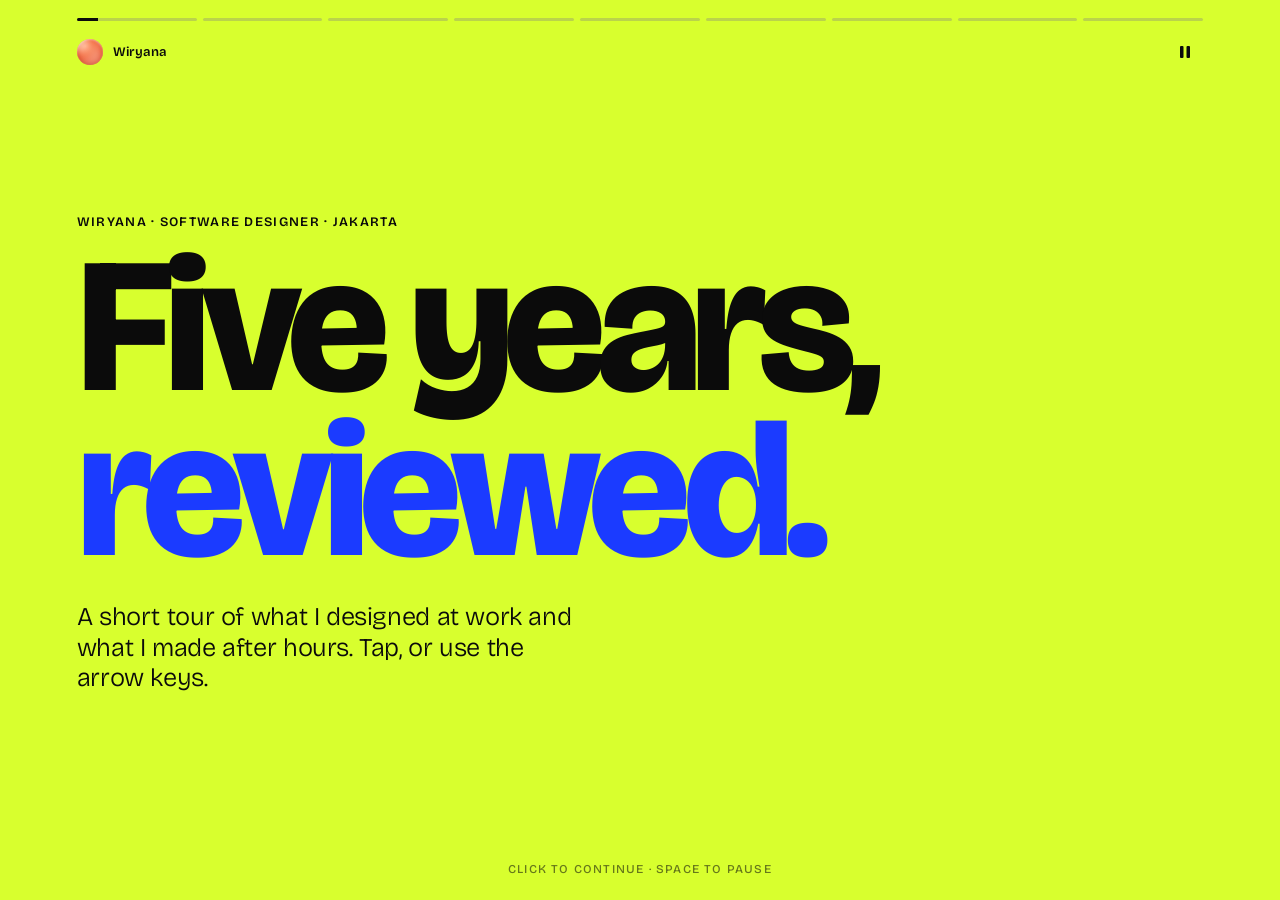
==== index.html @ 26dfb4c2 "Match slide descriptions to their title width Co-Authored-By: Claude Opus 5.5 <noreply@anthropic.com" ====
<!doctype html>
<html lang="en">
<head>
<meta charset="utf-8">
<meta name="theme-color" content="#D8FF2E" id="tc">
<meta name="viewport" content="width=device-width,initial-scale=1,viewport-fit=cover">
<title>Wiryana - a software designer</title>
<meta name="description" content="Wiryana — Software Designer based in Jakarta, Indonesia. Designing digital products that scale with clarity and impact.">
<meta property="og:title" content="Wiryana - a software designer">
<meta property="og:description" content="Software Designer based in Jakarta, designing digital products that scale with clarity and impact.">
<meta property="og:image" content="https://wiryanaw.com/og-image-v4.png">
<meta property="og:url" content="https://wiryanaw.com">
<meta property="og:type" content="website">
<meta name="twitter:card" content="summary_large_image">
<meta name="twitter:image" content="https://wiryanaw.com/og-image-v4.png">
<link rel="icon" type="image/svg+xml" href="/favicon.svg">
<link rel="preconnect" href="https://fonts.googleapis.com">
<link rel="preconnect" href="https://fonts.gstatic.com" crossorigin>
<link rel="stylesheet" href="https://fonts.googleapis.com/css2?family=Bricolage+Grotesque:opsz,wght@12..96,200..800&display=swap">
<style>
@font-face { font-family: "Abby Sans"; src: url("/abby-sans/fonts/AbbySans-Variable.woff2") format("woff2"); font-weight: 100 900; font-display: swap; }
/* Five years, reviewed: full-screen chapters, one fact each, big enough to read from across the room. */
:root {
  --d: "Bricolage Grotesque", "Helvetica Neue", Arial, sans-serif;
  --f: "Bricolage Grotesque", "Helvetica Neue", Arial, sans-serif;
  --black: #0B0B0B; --cobalt: #1B3BFF; --lime: #D8FF2E; --white: #FFFFFF; --pink: #FF9BD2; --sky: #A9D2FF; --sun: #FFE14D; --forest: #0F5A3C; --plum: #7A1F5C;
  --ease: cubic-bezier(.23, 1, .32, 1);
}
* { box-sizing: border-box; }
html, body { margin: 0; height: 100%; }
body { background: var(--black); color: var(--white); font: 400 17px/1.4 var(--f); font-optical-sizing: auto; -webkit-font-smoothing: antialiased; overflow: hidden; }
a { color: inherit; }
button { font: inherit; color: inherit; background: none; border: 0; padding: 0; cursor: pointer; }
:focus-visible { outline: 3px solid currentColor; outline-offset: 4px; border-radius: 6px; }

.deck { position: fixed; inset: 0; z-index: 3; pointer-events: none; }
.deck a, .deck button { pointer-events: auto; }
.slide { position: absolute; inset: 0; display: flex; flex-direction: column; justify-content: center; padding: 96px max(28px, 6vw) 88px; opacity: 0; visibility: hidden; transition: opacity .45s ease, visibility 0s .45s; overflow: hidden; }
.slide.on { opacity: 1; visibility: visible; transition: opacity .45s ease; }
.k { font: 600 13px var(--f); letter-spacing: .1em; text-transform: uppercase; opacity: .7; }
.big { margin: 14px 0 0; font: 800 clamp(64px, 15vw, 240px) var(--d); line-height: .86; letter-spacing: -0.05em; font-variant-numeric: tabular-nums; }
.mid { margin: 14px 0 0; font: 800 clamp(40px, 7.4vw, 120px) var(--d); line-height: .92; letter-spacing: -0.045em; text-wrap: balance; }
.lede { max-width: none; font-size: clamp(36px, 6.6vw, 124px); line-height: .95; }
.lede + .say { max-width: 58ch; }
.say { margin: 28px 0 0; max-width: 32ch; font-size: clamp(20px, 2vw, 30px); font-weight: 300; line-height: 1.2; letter-spacing: -0.015em; text-wrap: pretty; }
.say b { font-weight: 600; }

/* Line-by-line entrance per slide */
.slide > * { opacity: 0; transform: translateY(26px); transition: opacity .5s ease, transform .8s var(--ease); }
.slide.on > * { opacity: 1; transform: none; }
.slide.on > *:nth-child(2) { transition-delay: .12s; } .slide.on > *:nth-child(3) { transition-delay: .3s; } .slide.on > *:nth-child(4) { transition-delay: .45s; } .slide.on > *:nth-child(5) { transition-delay: .6s; }

.s-black { background: var(--black); color: var(--white); }
.s-cobalt { background: var(--cobalt); color: var(--white); }
.s-lime { background: var(--lime); color: var(--black); }
.s-white { background: var(--white); color: var(--black); }
.s-pink { background: var(--pink); color: var(--black); }
.s-sky { background: var(--sky); color: var(--black); }
.s-sun { background: var(--sun); color: var(--black); }
.s-forest { background: var(--forest); color: var(--white); }
.s-plum { background: var(--plum); color: var(--white); }
.s-plum .hl { color: var(--lime); }
.s-cobalt .hl { color: var(--lime); }
.s-sky .hl, .s-pink .hl, .s-sun .hl, .s-lime .hl { color: var(--cobalt); }
.hl { color: var(--lime); }
.s-white .hl { color: var(--cobalt); }

/* 480 to 1 */
.swap { display: flex; align-items: flex-start; gap: .18em; }
.swap > span:not(.arrow) { display: flex; flex-direction: column; }
.swap small { margin-top: 14px; font: 600 13px var(--f); letter-spacing: .1em; text-transform: uppercase; opacity: .7; }
.swap .from b { font-weight: 800; transition: opacity .5s ease .9s; }
.slide.on .swap .from b { opacity: .25; text-decoration: line-through; text-decoration-thickness: .06em; }
.swap .arrow { font-weight: 300; opacity: .5; }

/* Case screen on project slides */
.shot { position: absolute; right: 4vw; top: 50%; width: min(48vw, 900px); aspect-ratio: 8 / 5; border-radius: 18px; overflow: hidden; transform: translateY(-46%) rotate(2deg) scale(.96) !important; opacity: 0; transition: opacity .5s ease .35s, transform .9s var(--ease) .35s !important; }
.slide.on .shot { opacity: 1; transform: translateY(-50%) rotate(-1deg) !important; }
.shot img { display: block; width: 100%; height: 100%; object-fit: cover; }
.slide.has-shot .say { max-width: 30ch; }
.slide a.shot { position: absolute; z-index: 1; }
.has-shot > :not(.shot) { max-width: 42vw; }
.has-shot .big { font-size: clamp(56px, 8.2vw, 150px); }
/* Things made */
.made { display: flex; gap: 14px; margin-top: 34px; flex-wrap: wrap; }
.made a { display: flex; align-items: center; gap: 12px; height: 64px; padding: 0 20px 0 10px; border-radius: 999px; background: rgba(0,0,0,.08); text-decoration: none; font-weight: 600; transition: background-color .2s ease, transform .2s var(--ease); }
.made a:hover { background: rgba(0,0,0,.14); transform: translateY(-2px); }
.made img, .made .aa { width: 44px; height: 44px; border-radius: 50%; object-fit: cover; background: #fff; color: #111; display: grid; place-items: center; font: 600 18px "Abby Sans", var(--d); letter-spacing: -0.03em; }
.made small { display: block; font-weight: 400; opacity: .65; font-size: 13px; }

/* Photos: one calm row of six on desktop, full bleed grid on phones */
.spread { position: relative; display: grid; grid-template-columns: repeat(6, 1fr); gap: 14px; margin-top: 48px; transform: none !important; opacity: 1 !important; pointer-events: none; }
.spread figure { margin: 0; }
.spread .ph { overflow: hidden; aspect-ratio: 3 / 4; clip-path: inset(100% 0 0 0); transition: clip-path 1s var(--ease); }
.spread img { display: block; width: 100%; height: 100%; object-fit: cover; transform: scale(1.08); transition: transform 1.4s var(--ease); }
.spread figcaption { margin-top: 10px; font: 600 11px var(--f); letter-spacing: .1em; text-transform: uppercase; opacity: 0; transition: opacity .5s ease; }
.slide.on .spread .ph { clip-path: inset(0); }
.slide.on .spread img { transform: none; }
.slide.on .spread figcaption { opacity: .7; }
.slide.on .spread figure:nth-child(1) * { transition-delay: .2s; } .slide.on .spread figure:nth-child(2) * { transition-delay: .28s; } .slide.on .spread figure:nth-child(3) * { transition-delay: .36s; }
.slide.on .spread figure:nth-child(4) * { transition-delay: .44s; } .slide.on .spread figure:nth-child(5) * { transition-delay: .52s; } .slide.on .spread figure:nth-child(6) * { transition-delay: .6s; }

/* Final */
.end-acts { display: flex; gap: 12px; margin-top: 36px; flex-wrap: wrap; }
.end-acts a, .end-acts button { height: 56px; padding: 0 26px; border-radius: 999px; display: inline-flex; align-items: center; font: 600 16px var(--f); text-decoration: none; transition: transform .15s ease, background-color .2s ease; }
.end-acts a:active, .end-acts button:active { transform: scale(.97); }
.end-acts .pri { background: var(--black); color: var(--lime); }
.end-acts .sec { box-shadow: inset 0 0 0 1.5px rgba(0,0,0,.45); }
.end-acts .sec:hover { background: rgba(0,0,0,.06); }

/* Chrome */
.bars { position: fixed; z-index: 4; top: calc(18px + env(safe-area-inset-top, 0px)); left: max(28px, 6vw); right: max(28px, 6vw); display: flex; gap: 6px; }
.bars i { flex: 1; height: 3px; border-radius: 2px; background: rgba(128,128,128,.35); overflow: hidden; }
.bars i b { display: block; height: 100%; width: 0; background: currentColor; }
.top { position: fixed; z-index: 4; top: calc(34px + env(safe-area-inset-top, 0px)); left: max(28px, 6vw); right: max(28px, 6vw); display: flex; justify-content: space-between; align-items: center; font: 600 13px var(--f); }
.top .who { display: flex; align-items: center; gap: 10px; }
.top .who i { position: relative; overflow: hidden; width: 26px; height: 26px; border-radius: 50%; background: radial-gradient(circle at 32% 28%, #FF9A6A, #E8390F 72%); box-shadow: inset 0 1px 2px rgba(255,255,255,.45), inset 0 -2px 4px rgba(150,25,0,.35); }
.top .who i::after { content: ""; position: absolute; inset: -45%; background: radial-gradient(closest-side at 32% 34%, rgba(255,255,255,.6), transparent 70%), radial-gradient(closest-side at 66% 56%, rgba(255,246,238,.45), transparent 66%), radial-gradient(closest-side at 48% 72%, rgba(255,255,255,.38), transparent 70%), radial-gradient(closest-side at 74% 26%, rgba(255,236,222,.35), transparent 62%); filter: blur(3px); mix-blend-mode: screen; animation: orbNebula 9s linear infinite; }
@keyframes orbNebula { 0% { transform: rotate(0deg) scale(1.08); } 50% { transform: rotate(180deg) scale(1.28) translate(4%, -3%); } 100% { transform: rotate(360deg) scale(1.08); } }
@media (prefers-reduced-motion: reduce) { .top .who i::after { animation: none; } }
.top .ctl { display: flex; gap: 6px; }
.top .ctl button { width: 36px; height: 36px; border-radius: 50%; display: grid; place-items: center; transition: background-color .15s ease; }
.top .ctl button:hover { background: rgba(128,128,128,.18); }
.top svg { width: 16px; height: 16px; fill: currentColor; }
.tap { position: fixed; z-index: 1; top: 0; bottom: 0; width: 30%; outline: none !important; -webkit-tap-highlight-color: transparent; }
.tap.l { left: 0; cursor: w-resize; } .tap.r { right: 0; width: 70%; cursor: e-resize; }
.hint { position: fixed; z-index: 5; left: 0; right: 0; bottom: calc(24px + env(safe-area-inset-bottom, 0px)); text-align: center; font: 500 12px var(--f); letter-spacing: .1em; text-transform: uppercase; opacity: .55; pointer-events: none; }
/* Solid fixed header and footer strips in the slide colour: iOS Safari tints its bars from these */
.edge { position: fixed; left: 0; right: 0; z-index: 4; pointer-events: none; background-color: var(--edge, #D8FF2E); transition: background-color .45s ease; }
.edge.t { top: 0; height: calc(env(safe-area-inset-top, 0px) + 12px); }
.edge.b { bottom: 0; height: calc(env(safe-area-inset-bottom, 0px) + 12px); }
.hint .h-touch { display: none; }
.m-only { display: none; }
@media (hover: none) and (pointer: coarse) { .hint .h-key { display: none; } .hint .h-touch { display: inline; } }
.chrome { position: relative; z-index: 5; color: var(--white); transition: color .4s ease; }
.chrome.dark { color: var(--black); }
.slide a, .slide button { position: relative; z-index: 3; }

@media (max-width: 760px) {
  .slide a.shot { position: relative; }
  .has-shot > :not(.shot) { max-width: none; }
  .has-shot .big { font-size: clamp(56px, 15vw, 240px); }
  .has-shot .shot { width: 100%; top: auto; right: auto; }
  .shot { position: relative; right: auto; top: auto; width: 100%; margin-top: 28px; transform: rotate(4deg) !important; }
  .slide.on .shot { transform: rotate(-2deg) !important; }
  .has-shot .shot { flex-shrink: 0; }
  .has-shot .swap small { display: none; }
  .m-hide { display: none; } .m-only { display: inline; }
  .slide:has(.spread) { padding-bottom: calc(46vh + 40px + env(safe-area-inset-bottom, 0px)); }
  .spread { position: absolute; left: 0; right: 0; bottom: calc(env(safe-area-inset-bottom, 0px) + 12px); height: 46vh; margin: 0; grid-template-columns: repeat(3, 1fr); grid-template-rows: 1fr 1fr; gap: 3px; }
  .spread figure { position: relative; overflow: hidden; }
  .spread .ph { aspect-ratio: auto; height: 100%; }
  .spread figcaption { position: absolute; left: 8px; bottom: 7px; margin: 0; font-size: 9px; color: #fff; text-shadow: 0 1px 8px rgba(0,0,0,.5); }
  .slide.on .spread figcaption { opacity: 1; }
  .slide { justify-content: safe flex-end; padding: 110px 24px calc(84px + env(safe-area-inset-bottom, 0px)); }
  .say { font-size: 22px; }
  .made { flex-direction: column; gap: 10px; }
  .made a { width: 100%; box-sizing: border-box; }
}
@media (prefers-reduced-motion: reduce) {
  .spread .ph, .spread img, .spread figcaption { transition: none !important; clip-path: none !important; transform: none !important; }
  .slide, .slide > *, .swap .from { transition: opacity .2s ease !important; transform: none !important; }
}
</style>
</head>
<body>
<main class="deck" id="deck" aria-roledescription="story" aria-label="Five years, reviewed">

  <section class="slide s-lime" data-c="dark">
    <div class="k">Wiryana · Software designer · Jakarta</div>
    <h1 class="big">Five years,<br><span class="hl">reviewed.</span></h1>
    <p class="say">A short tour of what I designed at work and what I made after hours. Tap, or use the arrow keys.</p>
  </section>

  <section class="slide s-plum" data-c="light">
    <div class="k">About</div>
    <div class="mid lede">A software designer who builds digital products that scale with <span class="hl">clarity and impact</span>.</div>
    <p class="say">Proven track record of driving <b>measurable business outcomes</b> by reducing costs, improving efficiency, and leading product strategy across multi-platform ecosystems. Five years of it, mostly at Hangry.</p>
  </section>

  <section class="slide has-shot s-cobalt" data-c="light">
    <div class="k">Pantry HRIS · 2026</div>
    <div class="big"><span data-count="60" data-pre="USD " data-suf="K">USD 0K</span></div>
    <p class="say">saved a year, by building our own HRIS instead of renting one. <b>Two people. Three months.</b> Shipped before the renewal bill.</p>
    <a class="say" href="/HRIS/" style="text-decoration:none;border-bottom:2px solid;align-self:flex-start;font-weight:600">Read the case →</a>
    <a class="shot" href="/HRIS/"><img src="/thumb-hris.jpg" alt="Pantry HRIS staff app"></a>
  </section>

  <section class="slide has-shot s-lime" data-c="dark">
    <div class="k">Menu Management · 2022<span class="m-hide"> · menu switches every morning</span></div>
    <div class="big swap"><span class="from"><b>480</b><small>by hand, before</small></span><span class="arrow">→</span><span><b>1</b><small>per ingredient, after</small></span></div>
    <p class="say"><span class="m-hide">Before opening, staff turned menus on and off one by one: about 20 items, on GoFood, GrabFood and ShopeeFood, for 8 brands. </span>Now one switch per ingredient does it everywhere. <b>97.78% more efficient.</b></p>
    <a class="say" href="/Menu-management/" style="text-decoration:none;border-bottom:2px solid;align-self:flex-start;font-weight:600">Read the case →</a>
    <a class="shot" href="/Menu-management/"><img src="/thumb-menu.jpg" alt="Menu Management material screen"></a>
  </section>

  <section class="slide has-shot s-plum" data-c="light">
    <div class="k">QR Instructions · 2022</div>
    <div class="big"><span data-count="54" data-pre="−" data-suf="%">0%</span></div>
    <p class="say">complaints, after we found the fix was physical: <span class="hl" style="font-weight:600">flatten the receipt.</span> Help now appears only when a scan fails.</p>
    <a class="say" href="/Loyalty/" style="text-decoration:none;border-bottom:2px solid;align-self:flex-start;font-weight:600">Read the case →</a>
    <a class="shot" href="/Loyalty/"><img src="/thumb-qr.jpg" alt="Three QR instruction screens"></a>
  </section>

  <section class="slide s-cobalt" data-c="light">
    <div class="k">After hours</div>
    <div class="mid">29 watch faces, 1 typeface, 1 notes app.</div>
    <div class="made">
      <a href="https://trysplitface.com" target="_blank" rel="noopener"><img src="/splitface-icon.svg" alt=""><span>Splitface<small>Garmin faces</small></span></a>
      <a href="/abby-sans/" target="_blank" rel="noopener"><span class="aa">Aa</span><span>Abby Sans<small>Typeface</small></span></a>
      <a href="https://wiryanaw.github.io/drawer-site/landing/" target="_blank" rel="noopener"><img src="/drawer-icon.png" alt=""><span>Drawer<small>macOS</small></span></a>
    </div>
  </section>

  <section class="slide s-plum" data-c="light">
    <div class="k">Off screen</div>
    <div class="mid">Photographs from <span class="hl">9 countries</span>.</div>
    <p class="say">Mostly streets, mostly strangers. <a href="/photos" style="font-weight:600">See them</a></p>
    <div class="spread"><figure><div class="ph"><img src="/img/jp4.jpg" alt="Photo from Japan"></div><figcaption>Japan</figcaption></figure><figure><div class="ph"><img src="/img/sg1.jpg" alt="Photo from Singapore"></div><figcaption>Singapore</figcaption></figure><figure><div class="ph"><img src="/img/jp5.jpg" alt="Photo from Japan"></div><figcaption>Japan</figcaption></figure><figure><div class="ph"><img src="/img/cn2.jpg" alt="Photo from China"></div><figcaption>China</figcaption></figure><figure><div class="ph"><img src="/img/jp1.jpg" alt="Photo from Japan"></div><figcaption>Japan</figcaption></figure><figure><div class="ph"><img src="/img/id1.jpg" alt="Photo from Indonesia"></div><figcaption>Indonesia</figcaption></figure></div>
  </section>

  <section class="slide s-cobalt" data-c="light">
    <div class="k">Teaching</div>
    <div class="mid">UX mentor and <span class="hl" style="color: var(--lime)">tutor</span>.</div>
    <p class="say">Design mentor in two Indonesian government programs, <b>Digital Talent Scholarship</b> and <b>Kampus Merdeka</b>. Three years tutoring at CareerFoundry. Co-founded <b>Rumah UX</b> and grew it to 200+ members.</p>
  </section>

  <section class="slide s-lime" data-c="dark">
    <div class="k">Coming next</div>
    <div class="mid">The next chapter could be <span class="hl">yours.</span></div>
    <div class="end-acts"><a class="pri" href="mailto:wiryanaw@gmail.com">wiryanaw@gmail.com</a><a class="sec" href="https://www.linkedin.com/in/wiryanaw/" target="_blank" rel="noopener">LinkedIn</a><button class="sec" id="again" type="button">Watch again</button></div>
  </section>
</main>

<button class="tap l" id="tl" aria-label="Previous"></button>
<button class="tap r" id="tr" aria-label="Next"></button>
<div class="chrome" id="chrome">
  <div class="bars" id="bars" aria-hidden="true"></div>
  <div class="top"><span class="who"><i aria-hidden="true"></i>Wiryana</span><span class="ctl"><button id="pp" aria-label="Pause"><svg viewBox="0 0 16 16"><rect x="3" y="2" width="3.5" height="12" rx="1"/><rect x="9.5" y="2" width="3.5" height="12" rx="1"/></svg></button></span></div>
  <i class="edge t" aria-hidden="true"></i><i class="edge b" aria-hidden="true"></i>
  <div class="hint" id="hint"><span class="h-key">Click to continue · Space to pause</span><span class="h-touch">Tap to continue · Hold to pause</span></div>
</div>

<script>
(function () {
  var slides = Array.prototype.slice.call(document.querySelectorAll(".slide"));
  var bars = document.getElementById("bars"), chrome = document.getElementById("chrome"), pp = document.getElementById("pp");
  var reduce = matchMedia("(prefers-reduced-motion: reduce)").matches;
  var DUR = 6500, i = -1, t0 = 0, paused = reduce, raf = 0, elapsed = 0;
  slides.forEach(function () { bars.insertAdjacentHTML("beforeend", "<i><b></b></i>"); });
  var fills = bars.querySelectorAll("b");
  var PLAY = '<svg viewBox="0 0 16 16"><path d="M4 2.5v11l9-5.5z"/></svg>', PAUSE = pp.innerHTML;

  function countUp(el) {
    var to = +el.dataset.count, pre = (el.dataset.pre || "").replace("\\u2212", "−"), suf = el.dataset.suf || "", s0 = performance.now(), d = reduce ? 0 : 1100;
    function f(n) { return el.dataset.sep ? n.toLocaleString("en-US") : n; }
    (function step(now) {
      var p = d ? Math.min(1, (now - s0) / d) : 1, e = 1 - Math.pow(1 - p, 3);
      el.textContent = pre + f(Math.round(to * e)) + suf;
      if (p < 1) requestAnimationFrame(step);
    })(s0);
  }
  function go(n) {
    if (n < 0) n = 0;
    if (n >= slides.length) { n = slides.length - 1; paused = true; setPP(); }
    if (n === i) return;
    if (i >= 0) slides[i].classList.remove("on");
    i = n; slides[i].classList.add("on");
    chrome.classList.toggle("dark", slides[i].dataset.c === "dark");
    // Keep the mobile browser bars in the slide's colour
    var bg = getComputedStyle(slides[i]).backgroundColor;
    document.getElementById("tc").setAttribute("content", bg);
    document.documentElement.style.backgroundColor = bg;
    document.body.style.backgroundColor = bg;
    document.getElementById("deck").style.backgroundColor = bg;
    document.documentElement.style.setProperty("--edge", bg);
    document.getElementById("hint").style.backgroundColor = "transparent";
    fills.forEach(function (b, k) { b.style.width = k < i ? "100%" : "0%"; });
    slides[i].querySelectorAll("[data-count]").forEach(countUp);
    document.getElementById("hint").style.opacity = (i === slides.length - 1 || slides[i].querySelector(".spread")) ? 0 : "";
    elapsed = 0; t0 = performance.now();
  }
  function loop(now) {
    if (!paused) {
      elapsed += now - t0;
      fills[i].style.width = Math.min(100, elapsed / DUR * 100) + "%";
      if (elapsed >= DUR && i < slides.length - 1) go(i + 1);
    }
    t0 = now; raf = requestAnimationFrame(loop);
  }
  function setPP() { pp.innerHTML = paused ? PLAY : PAUSE; pp.setAttribute("aria-label", paused ? "Play" : "Pause"); document.body.classList.toggle("paused", paused); }

  document.getElementById("tr").addEventListener("click", function () { go(i + 1); });
  document.getElementById("tl").addEventListener("click", function () { go(i - 1); });
  pp.addEventListener("click", function () { paused = !paused; setPP(); });
  document.getElementById("again").addEventListener("click", function () { paused = reduce; setPP(); i = -1; slides.forEach(function (s) { s.classList.remove("on"); }); go(0); });
  addEventListener("keydown", function (e) {
    var onCtl = e.target.closest && e.target.closest("a, button:not(.tap)");
    if (e.key === " " && !onCtl) { e.preventDefault(); paused = !paused; setPP(); }
    else if (e.key === "ArrowRight") go(i + 1);
    else if (e.key === "ArrowLeft") go(i - 1);
    else if (e.key === "p") { paused = !paused; setPP(); }
  });
  // Hold to pause, like stories
  var hold = 0;
  ["tl", "tr"].forEach(function (id) {
    var el = document.getElementById(id);
    el.addEventListener("pointerdown", function () { hold = setTimeout(function () { paused = true; setPP(); el.dataset.held = 1; }, 250); });
    el.addEventListener("pointerup", function () { clearTimeout(hold); if (el.dataset.held) { delete el.dataset.held; paused = false; setPP(); } });
  });
  // Description runs exactly as wide as its title
  function matchWidths() {
    document.querySelectorAll(".slide .mid + .say").forEach(function (p) {
      var r = document.createRange(); r.selectNodeContents(p.previousElementSibling);
      p.style.maxWidth = Math.ceil(r.getBoundingClientRect().width) + "px";
    });
  }
  matchWidths();
  if (document.fonts) document.fonts.ready.then(matchWidths);
  addEventListener("resize", matchWidths);
  document.addEventListener("visibilitychange", function () { t0 = performance.now(); });

  setPP();
  (document.fonts ? document.fonts.ready : Promise.resolve()).then(function () { go(0); t0 = performance.now(); raf = requestAnimationFrame(loop); });
})();
</script>
</body>
</html>
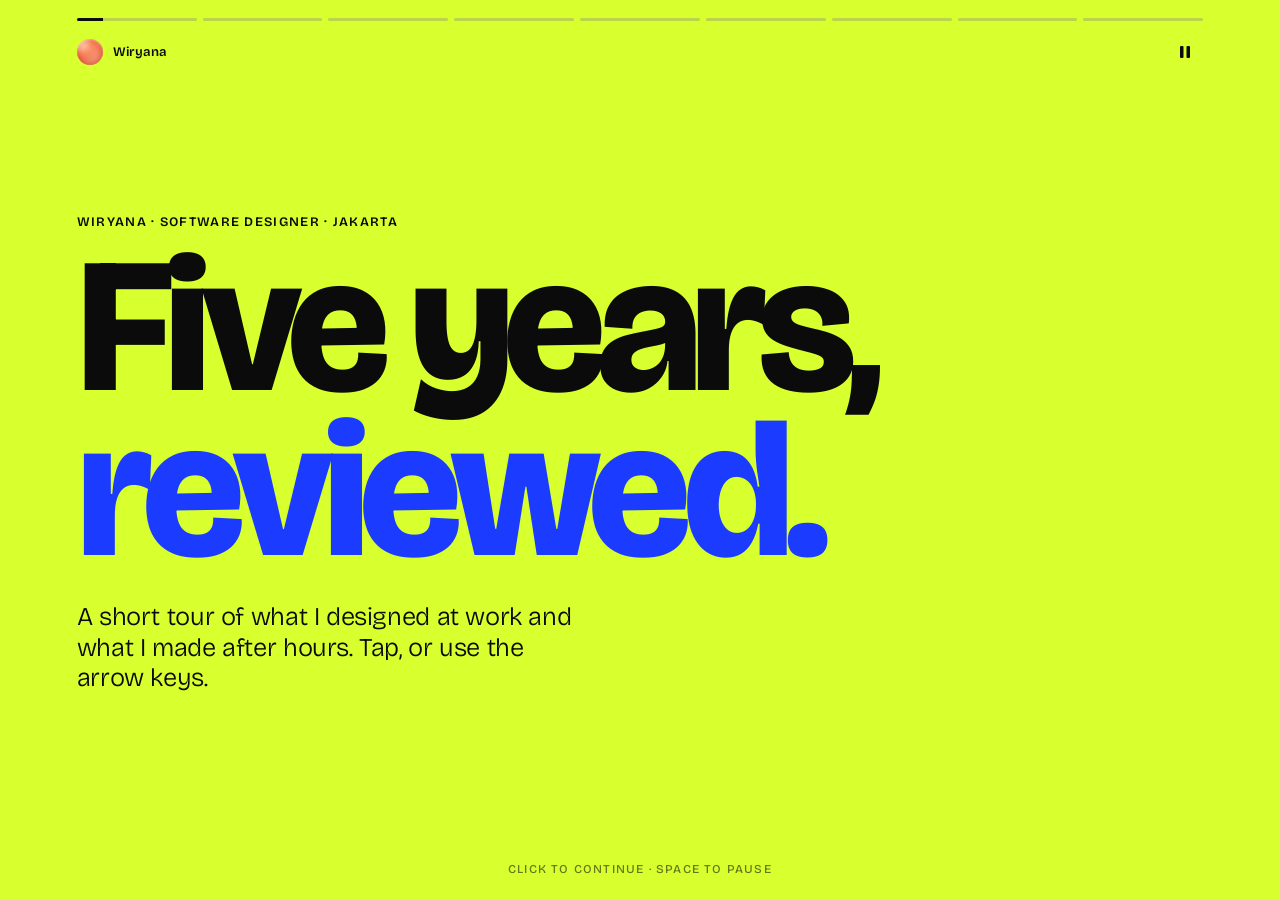
==== commit 765afead: "Full width slide descriptions on phones Co-Authored-By: Claude Opus 5.5 <noreply@anthropic.com>" ====
--- a/index.html
+++ b/index.html
@@ -311,6 +311,8 @@
   // Description runs exactly as wide as its title
   function matchWidths() {
     document.querySelectorAll(".slide .mid + .say").forEach(function (p) {
+      // On phones the description simply uses the full width
+      if (innerWidth <= 760) { p.style.maxWidth = "none"; return; }
       var r = document.createRange(); r.selectNodeContents(p.previousElementSibling);
       p.style.maxWidth = Math.ceil(r.getBoundingClientRect().width) + "px";
     });
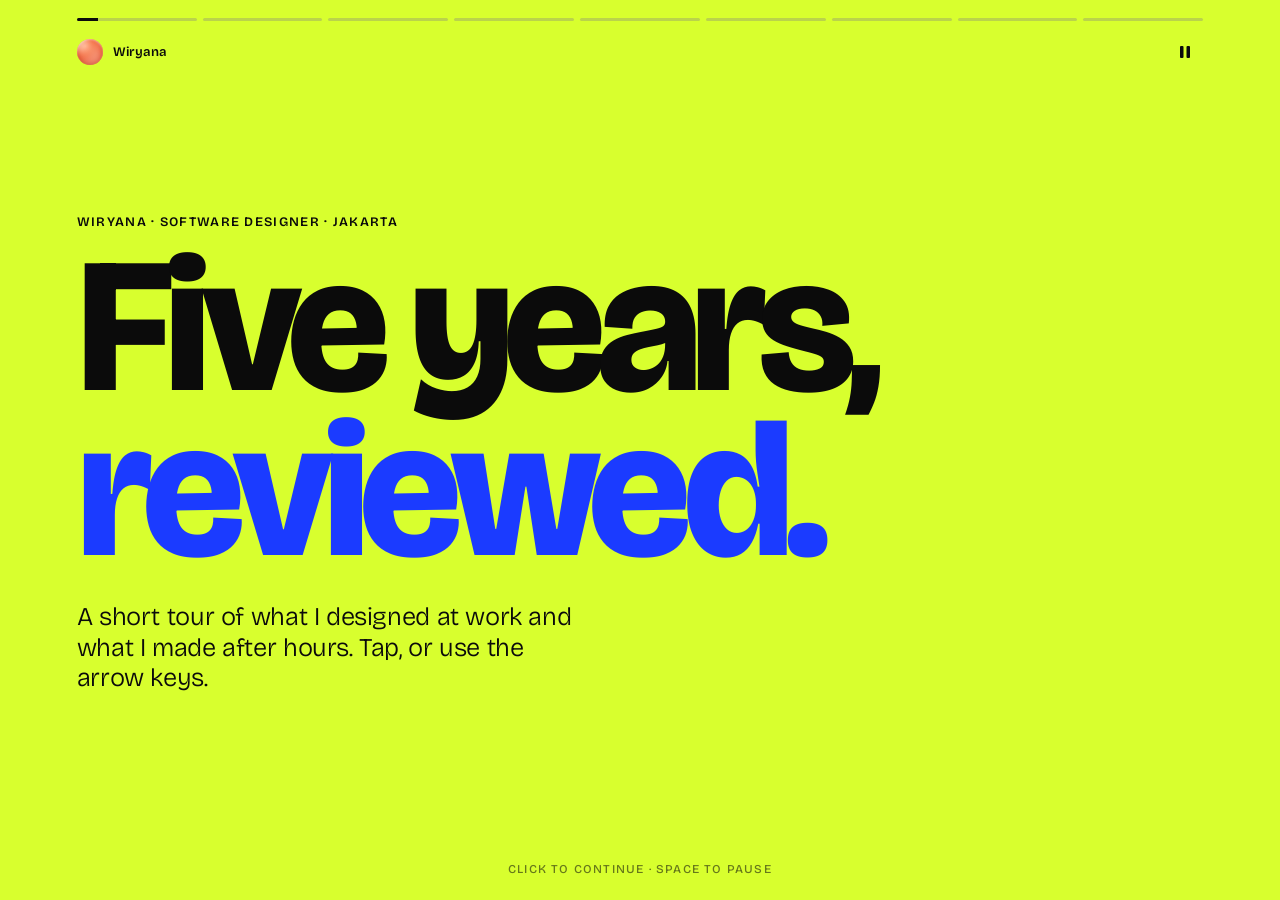
==== commit a49c1f17: "Point Drawer link to drawer.wiryanaw.com Co-Authored-By: Claude Opus 5.5 <noreply@anthropic.com>" ====
--- a/index.html
+++ b/index.html
@@ -208,7 +208,7 @@
     <div class="made">
       <a href="https://trysplitface.com" target="_blank" rel="noopener"><img src="/splitface-icon.svg" alt=""><span>Splitface<small>Garmin faces</small></span></a>
       <a href="/abby-sans/" target="_blank" rel="noopener"><span class="aa">Aa</span><span>Abby Sans<small>Typeface</small></span></a>
-      <a href="https://wiryanaw.github.io/drawer-site/landing/" target="_blank" rel="noopener"><img src="/drawer-icon.png" alt=""><span>Drawer<small>macOS</small></span></a>
+      <a href="https://drawer.wiryanaw.com/" target="_blank" rel="noopener"><img src="/drawer-icon.png" alt=""><span>Drawer<small>macOS</small></span></a>
     </div>
   </section>
 
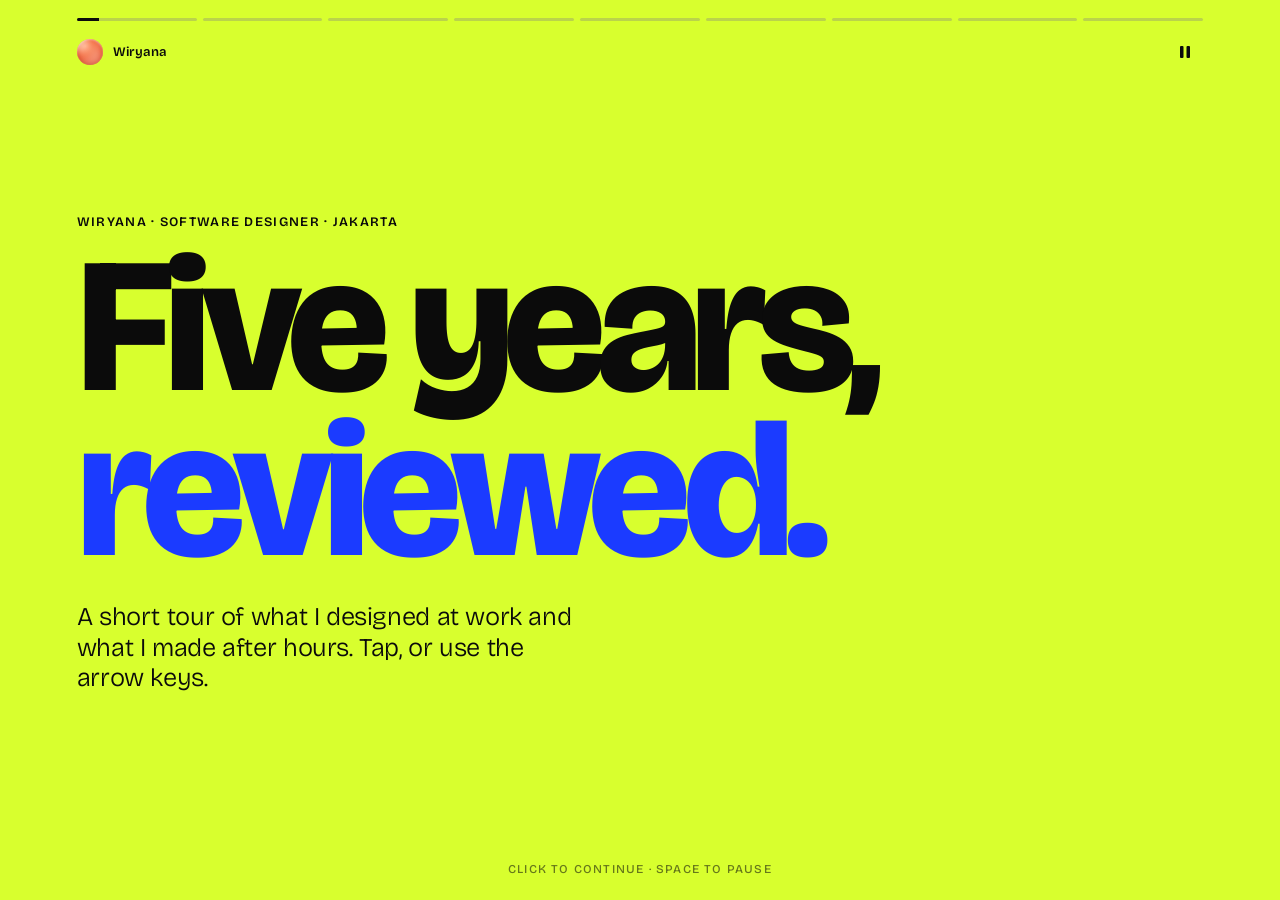
==== commit 127ddada: "Use the About slide as the social thumbnail Co-Authored-By: Claude Opus 5.5 <noreply@anthropic.com>" ====
--- a/index.html
+++ b/index.html
@@ -8,11 +8,11 @@
 <meta name="description" content="Wiryana — Software Designer based in Jakarta, Indonesia. Designing digital products that scale with clarity and impact.">
 <meta property="og:title" content="Wiryana - a software designer">
 <meta property="og:description" content="Software Designer based in Jakarta, designing digital products that scale with clarity and impact.">
-<meta property="og:image" content="https://wiryanaw.com/og-image-v4.png">
+<meta property="og:image" content="https://wiryanaw.com/og-image-v5.png">
 <meta property="og:url" content="https://wiryanaw.com">
 <meta property="og:type" content="website">
 <meta name="twitter:card" content="summary_large_image">
-<meta name="twitter:image" content="https://wiryanaw.com/og-image-v4.png">
+<meta name="twitter:image" content="https://wiryanaw.com/og-image-v5.png">
 <link rel="icon" type="image/svg+xml" href="/favicon.svg">
 <link rel="preconnect" href="https://fonts.googleapis.com">
 <link rel="preconnect" href="https://fonts.gstatic.com" crossorigin>
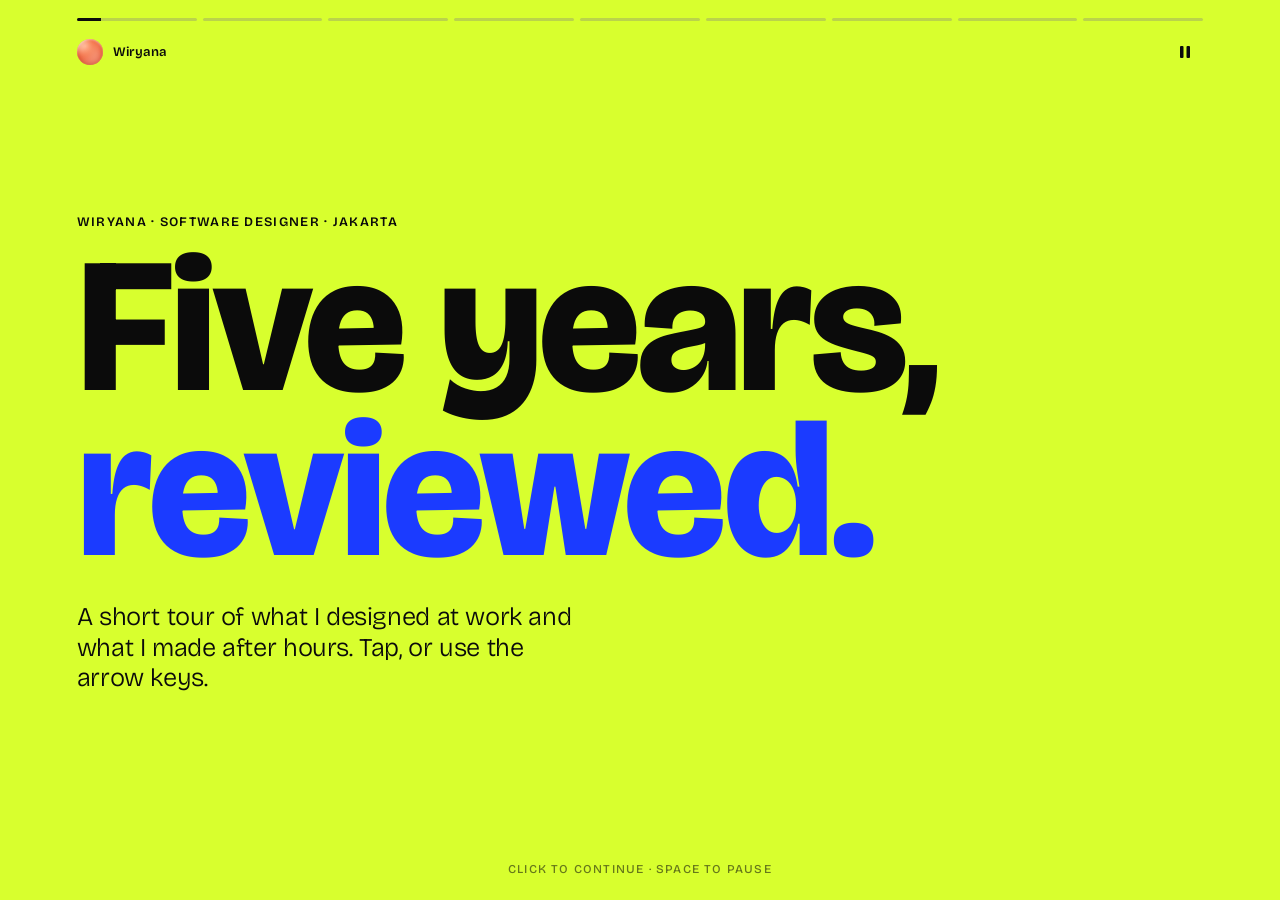
==== commit d260f165: "Loosen letter spacing on all titles Co-Authored-By: Claude Opus 5.5 <noreply@anthropic.com>" ====
--- a/index.html
+++ b/index.html
@@ -38,8 +38,8 @@
 .slide { position: absolute; inset: 0; display: flex; flex-direction: column; justify-content: center; padding: 96px max(28px, 6vw) 88px; opacity: 0; visibility: hidden; transition: opacity .45s ease, visibility 0s .45s; overflow: hidden; }
 .slide.on { opacity: 1; visibility: visible; transition: opacity .45s ease; }
 .k { font: 600 13px var(--f); letter-spacing: .1em; text-transform: uppercase; opacity: .7; }
-.big { margin: 14px 0 0; font: 800 clamp(64px, 15vw, 240px) var(--d); line-height: .86; letter-spacing: -0.05em; font-variant-numeric: tabular-nums; }
-.mid { margin: 14px 0 0; font: 800 clamp(40px, 7.4vw, 120px) var(--d); line-height: .92; letter-spacing: -0.045em; text-wrap: balance; }
+.big { margin: 14px 0 0; font: 800 clamp(64px, 15vw, 240px) var(--d); line-height: .86; letter-spacing: -0.02em; font-variant-numeric: tabular-nums; }
+.mid { margin: 14px 0 0; font: 800 clamp(40px, 7.4vw, 120px) var(--d); line-height: .92; letter-spacing: -0.02em; text-wrap: balance; }
 .lede { max-width: none; font-size: clamp(36px, 6.6vw, 124px); line-height: .95; }
 .lede + .say { max-width: 58ch; }
 .say { margin: 28px 0 0; max-width: 32ch; font-size: clamp(20px, 2vw, 30px); font-weight: 300; line-height: 1.2; letter-spacing: -0.015em; text-wrap: pretty; }
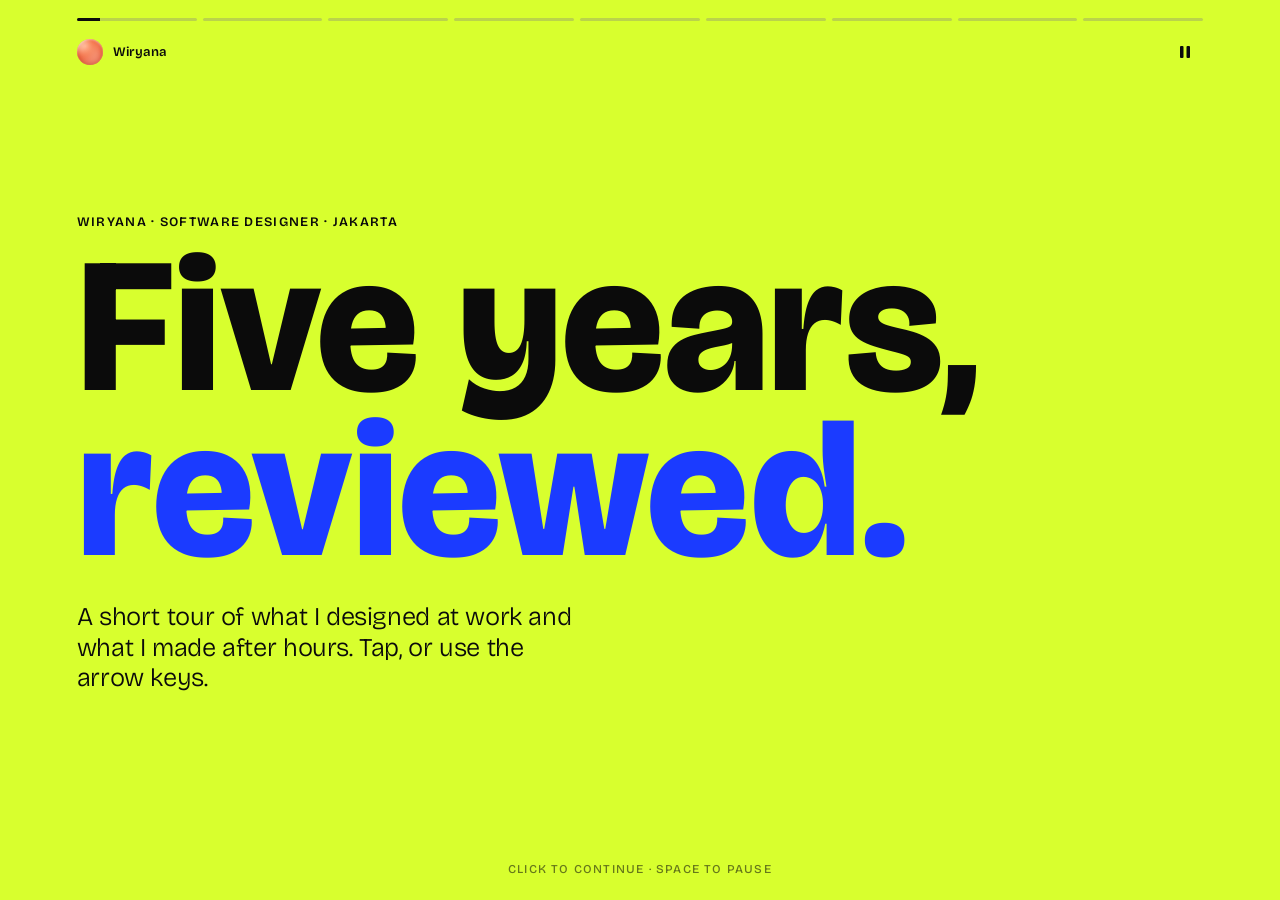
==== commit 9e55f6a6: "Match title letter spacing across all pages Co-Authored-By: Claude Opus 5.5 <noreply@anthropic.com>" ====
--- a/index.html
+++ b/index.html
@@ -38,8 +38,8 @@
 .slide { position: absolute; inset: 0; display: flex; flex-direction: column; justify-content: center; padding: 96px max(28px, 6vw) 88px; opacity: 0; visibility: hidden; transition: opacity .45s ease, visibility 0s .45s; overflow: hidden; }
 .slide.on { opacity: 1; visibility: visible; transition: opacity .45s ease; }
 .k { font: 600 13px var(--f); letter-spacing: .1em; text-transform: uppercase; opacity: .7; }
-.big { margin: 14px 0 0; font: 800 clamp(64px, 15vw, 240px) var(--d); line-height: .86; letter-spacing: -0.02em; font-variant-numeric: tabular-nums; }
-.mid { margin: 14px 0 0; font: 800 clamp(40px, 7.4vw, 120px) var(--d); line-height: .92; letter-spacing: -0.02em; text-wrap: balance; }
+.big { margin: 14px 0 0; font: 800 clamp(64px, 15vw, 240px) var(--d); line-height: .86; letter-spacing: 0; font-variant-numeric: tabular-nums; }
+.mid { margin: 14px 0 0; font: 800 clamp(40px, 7.4vw, 120px) var(--d); line-height: .92; letter-spacing: 0; text-wrap: balance; }
 .lede { max-width: none; font-size: clamp(36px, 6.6vw, 124px); line-height: .95; }
 .lede + .say { max-width: 58ch; }
 .say { margin: 28px 0 0; max-width: 32ch; font-size: clamp(20px, 2vw, 30px); font-weight: 300; line-height: 1.2; letter-spacing: -0.015em; text-wrap: pretty; }
